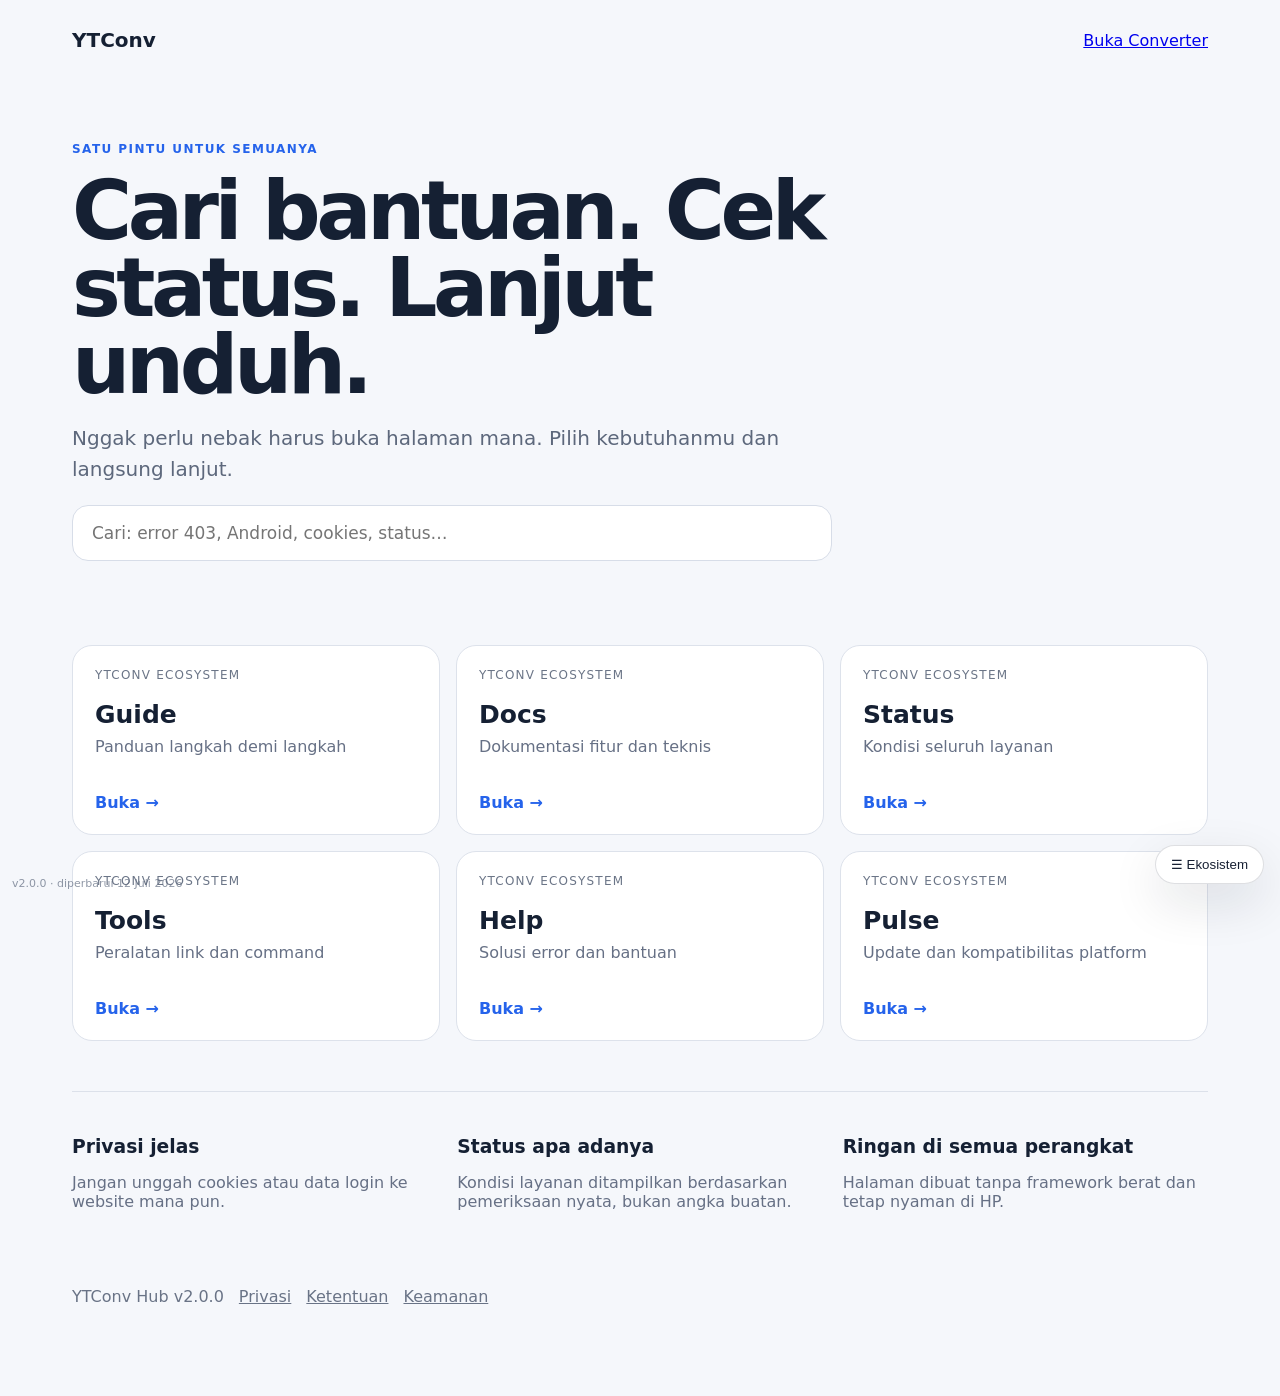
==== index.html @ 2fcd4c2c "Add files via upload" ====
<!doctype html><html lang="id"><head><meta charset="utf-8"><meta name="viewport" content="width=device-width,initial-scale=1"><meta name="description" content="Pusat semua layanan YTConv: converter, panduan, dokumentasi, status, tools, bantuan, dan update."><meta property="og:title" content="YTConv Hub"><meta property="og:description" content="Semua layanan YTConv dalam satu tempat."><title>YTConv Hub — Semua layanan dalam satu tempat</title><link rel="stylesheet" href="/style.css"><link rel="stylesheet" href="/shared.css"><script type="application/ld+json">{"@context":"https://schema.org","@type":"WebSite","name":"YTConv Hub"}</script></head><body><main id="main-content" class="hub"><nav class="hub-nav"><div class="brand">YTConv</div><a href="https://ytconv.onrender.com/">Buka Converter</a></nav><section class="hero"><div class="eyebrow">Satu pintu untuk semuanya</div><h1>Cari bantuan. Cek status. Lanjut unduh.</h1><p>Nggak perlu nebak harus buka halaman mana. Pilih kebutuhanmu dan langsung lanjut.</p><input id="hub-search" class="hub-search" type="search" placeholder="Cari: error 403, Android, cookies, status…"></section><section class="grid" id="hub-grid"><a class="card" href="https://ytconvguide.vercel.app/"><span>YTConv ecosystem</span><h2>Guide</h2><p>Panduan langkah demi langkah</p><b>Buka →</b></a><a class="card" href="https://ytconvdocs.vercel.app/"><span>YTConv ecosystem</span><h2>Docs</h2><p>Dokumentasi fitur dan teknis</p><b>Buka →</b></a><a class="card" href="https://ytconvstatus.vercel.app/"><span>YTConv ecosystem</span><h2>Status</h2><p>Kondisi seluruh layanan</p><b>Buka →</b></a><a class="card" href="https://ytconvtools.vercel.app/"><span>YTConv ecosystem</span><h2>Tools</h2><p>Peralatan link dan command</p><b>Buka →</b></a><a class="card" href="https://ytconvhelp.vercel.app/"><span>YTConv ecosystem</span><h2>Help</h2><p>Solusi error dan bantuan</p><b>Buka →</b></a><a class="card" href="#"><span>YTConv ecosystem</span><h2>Pulse</h2><p>Update dan kompatibilitas platform</p><b>Buka →</b></a></section><section class="trust"><div><h3>Privasi jelas</h3><p>Jangan unggah cookies atau data login ke website mana pun.</p></div><div><h3>Status apa adanya</h3><p>Kondisi layanan ditampilkan berdasarkan pemeriksaan nyata, bukan angka buatan.</p></div><div><h3>Ringan di semua perangkat</h3><p>Halaman dibuat tanpa framework berat dan tetap nyaman di HP.</p></div></section><footer class="footer"><span>YTConv Hub v2.0.0</span><a href="/privacy.html">Privasi</a><a href="/terms.html">Ketentuan</a><a href="/security.html">Keamanan</a></footer></main><script>const s=document.getElementById('hub-search');s.addEventListener('input',()=>{const q=s.value.toLowerCase();document.querySelectorAll('.card').forEach(c=>c.hidden=!c.textContent.toLowerCase().includes(q))})</script><script src="/shared.js" defer></script></body></html>
---- style.css ----
*{box-sizing:border-box}body{margin:0;background:#f5f7fb;color:#152033;font-family:Inter,ui-sans-serif,system-ui,sans-serif}.hub{max-width:1180px;margin:auto;padding:28px 22px 90px}.hub-nav{display:flex;justify-content:space-between;align-items:center}.brand{font-weight:900;font-size:20px}.hero{padding:90px 0 56px;max-width:760px}.eyebrow{font-weight:800;color:#2563eb;text-transform:uppercase;letter-spacing:.12em;font-size:12px}.hero h1{font-size:clamp(42px,8vw,82px);line-height:.94;letter-spacing:-.055em;margin:16px 0}.hero p{font-size:20px;line-height:1.55;color:#5d687c}.hub-search{width:100%;border:1px solid #d7dde8;border-radius:16px;padding:17px 19px;font:inherit;font-size:17px;background:#fff}.grid{display:grid;grid-template-columns:repeat(3,1fr);gap:16px;margin-top:28px}.card{display:flex;min-height:190px;flex-direction:column;text-decoration:none;color:inherit;background:#fff;border:1px solid #dde2eb;border-radius:20px;padding:22px;transition:.18s}.card:hover{transform:translateY(-3px);box-shadow:0 20px 45px rgba(25,38,66,.1)}.card span{font-size:12px;text-transform:uppercase;letter-spacing:.1em;color:#6b7587}.card h2{font-size:25px;margin:18px 0 8px}.card p{color:#667085;margin:0}.card b{margin-top:auto;padding-top:20px;color:#2563eb}.trust{margin-top:50px;border-top:1px solid #dce1ea;padding-top:25px;display:grid;grid-template-columns:repeat(3,1fr);gap:20px}.trust h3{margin-bottom:5px}.trust p{color:#667085}.footer{margin-top:60px;color:#697386;display:flex;gap:15px;flex-wrap:wrap}.footer a{color:inherit}@media(max-width:800px){.grid{grid-template-columns:1fr 1fr}.hero{padding-top:65px}}@media(max-width:550px){.grid,.trust{grid-template-columns:1fr}.hero h1{font-size:49px}.hero p{font-size:17px}.hub{padding-inline:16px}}
---- shared.css ----
:root{--yc-accent:#2563eb;--yc-bg:#fff;--yc-fg:#172033;--yc-muted:#657084;--yc-border:rgba(23,32,51,.14);--yc-card:#fff;--yc-shadow:0 18px 50px rgba(15,23,42,.12)}
.yc-skip{position:fixed;left:12px;top:-80px;z-index:10000;background:#111827;color:#fff;padding:10px 14px;border-radius:10px;text-decoration:none}.yc-skip:focus{top:12px}
.yc-ecosystem{position:fixed;right:16px;bottom:16px;z-index:8500;display:flex;gap:8px;align-items:center;font:600 14px/1.2 system-ui,sans-serif}.yc-launch{border:1px solid var(--yc-border);background:var(--yc-card);color:var(--yc-fg);box-shadow:var(--yc-shadow);border-radius:999px;padding:11px 15px;cursor:pointer}.yc-launch:hover{transform:translateY(-1px)}
.yc-panel{position:fixed;right:16px;bottom:70px;width:min(390px,calc(100vw - 24px));max-height:min(650px,calc(100vh - 100px));overflow:auto;z-index:8600;background:var(--yc-card);color:var(--yc-fg);border:1px solid var(--yc-border);box-shadow:var(--yc-shadow);border-radius:20px;padding:16px;font:400 15px/1.45 system-ui,sans-serif}.yc-panel[hidden]{display:none}.yc-panel-head{display:flex;align-items:center;justify-content:space-between;gap:12px;margin-bottom:12px}.yc-panel h2{font-size:18px;margin:0}.yc-close{width:36px;height:36px;border:1px solid var(--yc-border);border-radius:10px;background:transparent;color:inherit;cursor:pointer}.yc-search{width:100%;box-sizing:border-box;border:1px solid var(--yc-border);border-radius:12px;padding:12px 14px;background:transparent;color:inherit;font:inherit;outline:none}.yc-search:focus{border-color:var(--yc-accent);box-shadow:0 0 0 3px rgba(37,99,235,.14)}.yc-results,.yc-links{display:grid;gap:8px;margin-top:12px}.yc-item{display:block;text-decoration:none;color:inherit;border:1px solid var(--yc-border);border-radius:13px;padding:11px 12px;background:rgba(127,127,127,.035)}.yc-item:hover{border-color:var(--yc-accent)}.yc-item strong{display:block}.yc-item small{display:block;color:var(--yc-muted);margin-top:2px}.yc-tools{display:flex;gap:8px;flex-wrap:wrap;margin-top:12px}.yc-tools button,.yc-tools a{border:1px solid var(--yc-border);background:transparent;color:inherit;padding:9px 11px;border-radius:10px;text-decoration:none;cursor:pointer;font:inherit}.yc-feedback{border-top:1px solid var(--yc-border);padding-top:14px;margin-top:14px}.yc-feedback p{margin:0 0 9px;font-weight:700}.yc-feedback-actions{display:flex;gap:8px}.yc-feedback button{border:1px solid var(--yc-border);background:transparent;color:inherit;border-radius:10px;padding:9px 12px;cursor:pointer}.yc-feedback button:hover{border-color:var(--yc-accent)}.yc-feedback-note{font-size:13px;color:var(--yc-muted);margin-top:8px}.yc-version{position:fixed;left:12px;bottom:10px;z-index:100;color:var(--yc-muted);font:500 11px system-ui,sans-serif;opacity:.72;pointer-events:none}
.yc-legal-shell{max-width:820px;margin:0 auto;padding:42px 22px 80px;font:400 17px/1.7 system-ui,sans-serif;color:#172033}.yc-legal-shell a{color:#1d4ed8}.yc-legal-shell h1{font-size:clamp(30px,5vw,52px);line-height:1.05}.yc-legal-shell h2{margin-top:34px}.yc-legal-nav{display:flex;gap:10px;flex-wrap:wrap}.yc-legal-nav a{border:1px solid #d5dae3;padding:8px 11px;border-radius:9px;text-decoration:none}
@media(max-width:620px){.yc-ecosystem{right:10px;bottom:10px}.yc-launch{padding:11px 13px}.yc-panel{right:10px;bottom:64px;width:calc(100vw - 20px);border-radius:16px}.yc-version{display:none}}
@media(prefers-reduced-motion:reduce){*,*::before,*::after{scroll-behavior:auto!important;animation-duration:.01ms!important;animation-iteration-count:1!important;transition-duration:.01ms!important}}
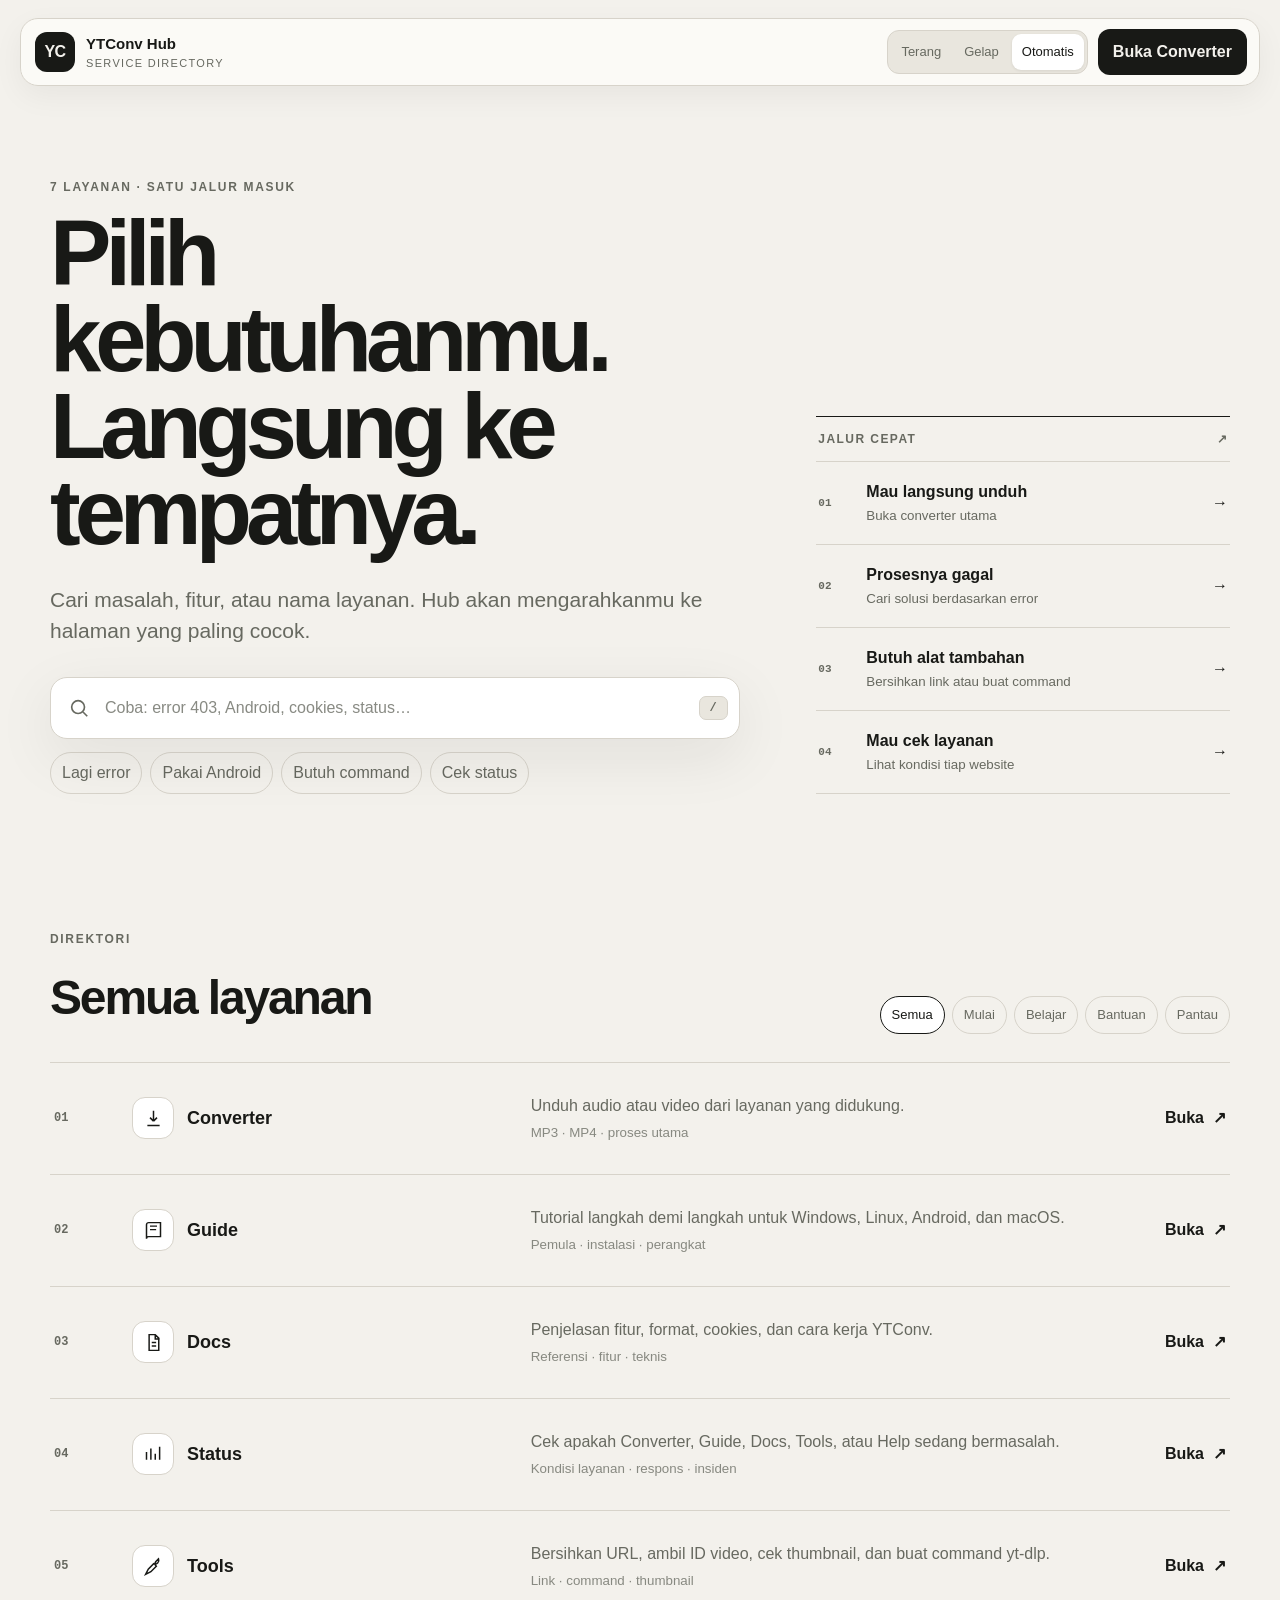
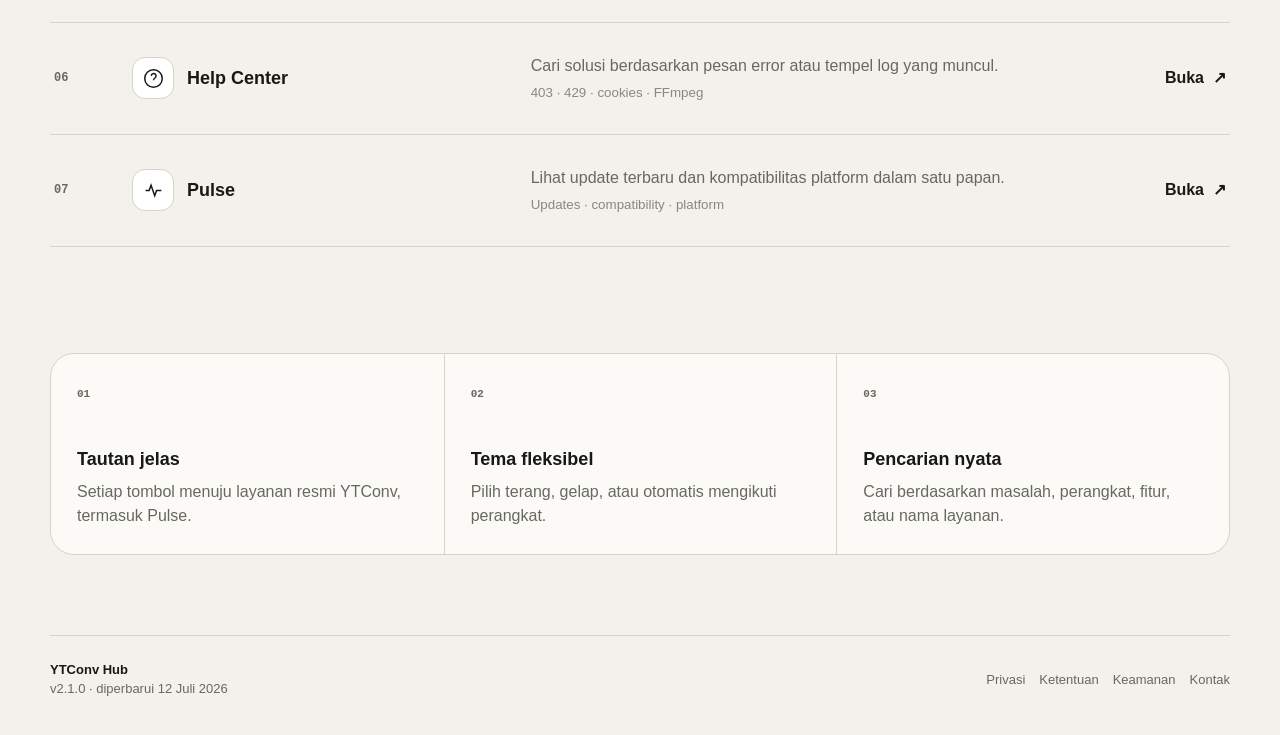
==== commit b049c188: "Add files via upload" ====
--- a/index.html
+++ b/index.html
@@ -1 +1,143 @@
-<!doctype html><html lang="id"><head><meta charset="utf-8"><meta name="viewport" content="width=device-width,initial-scale=1"><meta name="description" content="Pusat semua layanan YTConv: converter, panduan, dokumentasi, status, tools, bantuan, dan update."><meta property="og:title" content="YTConv Hub"><meta property="og:description" content="Semua layanan YTConv dalam satu tempat."><title>YTConv Hub — Semua layanan dalam satu tempat</title><link rel="stylesheet" href="/style.css"><link rel="stylesheet" href="/shared.css"><script type="application/ld+json">{"@context":"https://schema.org","@type":"WebSite","name":"YTConv Hub"}</script></head><body><main id="main-content" class="hub"><nav class="hub-nav"><div class="brand">YTConv</div><a href="https://ytconv.onrender.com/">Buka Converter</a></nav><section class="hero"><div class="eyebrow">Satu pintu untuk semuanya</div><h1>Cari bantuan. Cek status. Lanjut unduh.</h1><p>Nggak perlu nebak harus buka halaman mana. Pilih kebutuhanmu dan langsung lanjut.</p><input id="hub-search" class="hub-search" type="search" placeholder="Cari: error 403, Android, cookies, status…"></section><section class="grid" id="hub-grid"><a class="card" href="https://ytconvguide.vercel.app/"><span>YTConv ecosystem</span><h2>Guide</h2><p>Panduan langkah demi langkah</p><b>Buka →</b></a><a class="card" href="https://ytconvdocs.vercel.app/"><span>YTConv ecosystem</span><h2>Docs</h2><p>Dokumentasi fitur dan teknis</p><b>Buka →</b></a><a class="card" href="https://ytconvstatus.vercel.app/"><span>YTConv ecosystem</span><h2>Status</h2><p>Kondisi seluruh layanan</p><b>Buka →</b></a><a class="card" href="https://ytconvtools.vercel.app/"><span>YTConv ecosystem</span><h2>Tools</h2><p>Peralatan link dan command</p><b>Buka →</b></a><a class="card" href="https://ytconvhelp.vercel.app/"><span>YTConv ecosystem</span><h2>Help</h2><p>Solusi error dan bantuan</p><b>Buka →</b></a><a class="card" href="#"><span>YTConv ecosystem</span><h2>Pulse</h2><p>Update dan kompatibilitas platform</p><b>Buka →</b></a></section><section class="trust"><div><h3>Privasi jelas</h3><p>Jangan unggah cookies atau data login ke website mana pun.</p></div><div><h3>Status apa adanya</h3><p>Kondisi layanan ditampilkan berdasarkan pemeriksaan nyata, bukan angka buatan.</p></div><div><h3>Ringan di semua perangkat</h3><p>Halaman dibuat tanpa framework berat dan tetap nyaman di HP.</p></div></section><footer class="footer"><span>YTConv Hub v2.0.0</span><a href="/privacy.html">Privasi</a><a href="/terms.html">Ketentuan</a><a href="/security.html">Keamanan</a></footer></main><script>const s=document.getElementById('hub-search');s.addEventListener('input',()=>{const q=s.value.toLowerCase();document.querySelectorAll('.card').forEach(c=>c.hidden=!c.textContent.toLowerCase().includes(q))})</script><script src="/shared.js" defer></script></body></html>+<!doctype html>
+<html lang="id" data-theme="auto">
+<head>
+  <meta charset="utf-8">
+  <meta name="viewport" content="width=device-width, initial-scale=1">
+  <meta name="description" content="Pusat layanan YTConv: converter, panduan, dokumentasi, status, tools, bantuan, serta update kompatibilitas.">
+  <meta name="theme-color" content="#f3f1ec" media="(prefers-color-scheme: light)">
+  <meta name="theme-color" content="#111210" media="(prefers-color-scheme: dark)">
+  <meta property="og:title" content="YTConv Hub">
+  <meta property="og:description" content="Temukan layanan YTConv yang kamu butuhkan tanpa muter-muter.">
+  <link rel="canonical" href="https://ytconvhub.vercel.app/">
+  <title>YTConv Hub — Pilih jalur, langsung lanjut</title>
+  <link rel="stylesheet" href="/style.css">
+  <script type="application/ld+json">{"@context":"https://schema.org","@type":"WebSite","name":"YTConv Hub","url":"https://ytconvhub.vercel.app/"}</script>
+</head>
+<body>
+  <a class="skip-link" href="#main-content">Lewati ke isi utama</a>
+
+  <header class="topbar">
+    <a class="identity" href="/" aria-label="Beranda YTConv Hub">
+      <span class="identity-mark" aria-hidden="true">YC</span>
+      <span>
+        <strong>YTConv Hub</strong>
+        <small>Service directory</small>
+      </span>
+    </a>
+
+    <div class="topbar-actions">
+      <div class="theme-switcher" role="group" aria-label="Pilih tema">
+        <button type="button" data-theme-choice="light" aria-pressed="false" title="Tema terang">Terang</button>
+        <button type="button" data-theme-choice="dark" aria-pressed="false" title="Tema gelap">Gelap</button>
+        <button type="button" data-theme-choice="auto" aria-pressed="true" title="Ikuti pengaturan perangkat">Otomatis</button>
+      </div>
+      <a class="converter-button" href="https://ytconv.onrender.com/">Buka Converter</a>
+    </div>
+  </header>
+
+  <main id="main-content" class="shell">
+    <section class="intro" aria-labelledby="hub-title">
+      <div class="intro-copy">
+        <p class="kicker">7 layanan · satu jalur masuk</p>
+        <h1 id="hub-title">Pilih kebutuhanmu.<br>Langsung ke tempatnya.</h1>
+        <p class="intro-text">Cari masalah, fitur, atau nama layanan. Hub akan mengarahkanmu ke halaman yang paling cocok.</p>
+
+        <div class="search-wrap" id="search-wrap">
+          <label class="search-box" for="hub-search">
+            <svg viewBox="0 0 24 24" aria-hidden="true"><path d="m21 21-4.35-4.35m1.35-5.65a7 7 0 1 1-14 0 7 7 0 0 1 14 0Z"/></svg>
+            <input id="hub-search" type="search" placeholder="Coba: error 403, Android, cookies, status…" autocomplete="off" aria-controls="search-results" aria-expanded="false">
+            <kbd>/</kbd>
+          </label>
+          <div id="search-results" class="search-results" hidden role="listbox" aria-label="Hasil pencarian"></div>
+        </div>
+
+        <div class="quick-queries" aria-label="Pencarian cepat">
+          <button type="button" data-query="error">Lagi error</button>
+          <button type="button" data-query="Android">Pakai Android</button>
+          <button type="button" data-query="command">Butuh command</button>
+          <button type="button" data-query="status">Cek status</button>
+        </div>
+      </div>
+
+      <aside class="route-board" aria-label="Jalur cepat">
+        <div class="route-board-head">
+          <span>Jalur cepat</span>
+          <span aria-hidden="true">↗</span>
+        </div>
+        <a href="https://ytconv.onrender.com/">
+          <span class="route-index">01</span>
+          <span><strong>Mau langsung unduh</strong><small>Buka converter utama</small></span>
+          <span aria-hidden="true">→</span>
+        </a>
+        <a href="https://ytconvhelp.vercel.app/">
+          <span class="route-index">02</span>
+          <span><strong>Prosesnya gagal</strong><small>Cari solusi berdasarkan error</small></span>
+          <span aria-hidden="true">→</span>
+        </a>
+        <a href="https://ytconvtools.vercel.app/">
+          <span class="route-index">03</span>
+          <span><strong>Butuh alat tambahan</strong><small>Bersihkan link atau buat command</small></span>
+          <span aria-hidden="true">→</span>
+        </a>
+        <a href="https://ytconvstatus.vercel.app/">
+          <span class="route-index">04</span>
+          <span><strong>Mau cek layanan</strong><small>Lihat kondisi tiap website</small></span>
+          <span aria-hidden="true">→</span>
+        </a>
+      </aside>
+    </section>
+
+    <section class="directory" aria-labelledby="directory-title">
+      <div class="section-head">
+        <div>
+          <p class="section-label">Direktori</p>
+          <h2 id="directory-title">Semua layanan</h2>
+        </div>
+        <div class="filters" role="group" aria-label="Filter layanan">
+          <button type="button" class="is-active" data-filter="all" aria-pressed="true">Semua</button>
+          <button type="button" data-filter="start" aria-pressed="false">Mulai</button>
+          <button type="button" data-filter="learn" aria-pressed="false">Belajar</button>
+          <button type="button" data-filter="support" aria-pressed="false">Bantuan</button>
+          <button type="button" data-filter="monitor" aria-pressed="false">Pantau</button>
+        </div>
+      </div>
+
+      <div id="service-list" class="service-list" aria-live="polite"></div>
+      <p id="empty-state" class="empty-state" hidden>Nggak ada layanan yang cocok. Coba kata yang lebih pendek.</p>
+    </section>
+
+    <section class="info-strip" aria-label="Informasi YTConv">
+      <article>
+        <span>01</span>
+        <h3>Tautan jelas</h3>
+        <p>Setiap tombol menuju layanan resmi YTConv, termasuk Pulse.</p>
+      </article>
+      <article>
+        <span>02</span>
+        <h3>Tema fleksibel</h3>
+        <p>Pilih terang, gelap, atau otomatis mengikuti perangkat.</p>
+      </article>
+      <article>
+        <span>03</span>
+        <h3>Pencarian nyata</h3>
+        <p>Cari berdasarkan masalah, perangkat, fitur, atau nama layanan.</p>
+      </article>
+    </section>
+  </main>
+
+  <footer class="footer">
+    <div>
+      <strong>YTConv Hub</strong>
+      <span>v2.1.0 · diperbarui 12 Juli 2026</span>
+    </div>
+    <nav aria-label="Tautan legal">
+      <a href="/privacy.html">Privasi</a>
+      <a href="/terms.html">Ketentuan</a>
+      <a href="/security.html">Keamanan</a>
+      <a href="/contact.html">Kontak</a>
+    </nav>
+  </footer>
+
+  <script src="/script.js" defer></script>
+</body>
+</html>
--- a/style.css
+++ b/style.css
@@ -1 +1,413 @@
-*{box-sizing:border-box}body{margin:0;background:#f5f7fb;color:#152033;font-family:Inter,ui-sans-serif,system-ui,sans-serif}.hub{max-width:1180px;margin:auto;padding:28px 22px 90px}.hub-nav{display:flex;justify-content:space-between;align-items:center}.brand{font-weight:900;font-size:20px}.hero{padding:90px 0 56px;max-width:760px}.eyebrow{font-weight:800;color:#2563eb;text-transform:uppercase;letter-spacing:.12em;font-size:12px}.hero h1{font-size:clamp(42px,8vw,82px);line-height:.94;letter-spacing:-.055em;margin:16px 0}.hero p{font-size:20px;line-height:1.55;color:#5d687c}.hub-search{width:100%;border:1px solid #d7dde8;border-radius:16px;padding:17px 19px;font:inherit;font-size:17px;background:#fff}.grid{display:grid;grid-template-columns:repeat(3,1fr);gap:16px;margin-top:28px}.card{display:flex;min-height:190px;flex-direction:column;text-decoration:none;color:inherit;background:#fff;border:1px solid #dde2eb;border-radius:20px;padding:22px;transition:.18s}.card:hover{transform:translateY(-3px);box-shadow:0 20px 45px rgba(25,38,66,.1)}.card span{font-size:12px;text-transform:uppercase;letter-spacing:.1em;color:#6b7587}.card h2{font-size:25px;margin:18px 0 8px}.card p{color:#667085;margin:0}.card b{margin-top:auto;padding-top:20px;color:#2563eb}.trust{margin-top:50px;border-top:1px solid #dce1ea;padding-top:25px;display:grid;grid-template-columns:repeat(3,1fr);gap:20px}.trust h3{margin-bottom:5px}.trust p{color:#667085}.footer{margin-top:60px;color:#697386;display:flex;gap:15px;flex-wrap:wrap}.footer a{color:inherit}@media(max-width:800px){.grid{grid-template-columns:1fr 1fr}.hero{padding-top:65px}}@media(max-width:550px){.grid,.trust{grid-template-columns:1fr}.hero h1{font-size:49px}.hero p{font-size:17px}.hub{padding-inline:16px}}+:root {
+  color-scheme: light;
+  --bg: #f3f1ec;
+  --surface: #fbfaf7;
+  --surface-strong: #ffffff;
+  --surface-muted: #e9e6de;
+  --text: #181916;
+  --muted: #676960;
+  --border: #d7d3ca;
+  --accent: #1f5eff;
+  --accent-contrast: #ffffff;
+  --focus: rgba(31, 94, 255, .22);
+  --shadow: 0 18px 60px rgba(31, 30, 26, .08);
+  --radius-lg: 24px;
+  --radius-md: 16px;
+  --radius-sm: 11px;
+}
+
+html[data-resolved-theme="dark"] {
+  color-scheme: dark;
+  --bg: #111210;
+  --surface: #171815;
+  --surface-strong: #1e201c;
+  --surface-muted: #292b26;
+  --text: #f1f2ed;
+  --muted: #a8aba1;
+  --border: #353830;
+  --accent: #8eacff;
+  --accent-contrast: #10130d;
+  --focus: rgba(142, 172, 255, .25);
+  --shadow: 0 22px 70px rgba(0, 0, 0, .34);
+}
+
+* { box-sizing: border-box; }
+html { scroll-behavior: smooth; }
+body {
+  margin: 0;
+  min-width: 320px;
+  background: var(--bg);
+  color: var(--text);
+  font-family: ui-sans-serif, -apple-system, BlinkMacSystemFont, "Segoe UI", Roboto, Helvetica, Arial, sans-serif;
+  font-size: 16px;
+  line-height: 1.5;
+  transition: background-color .18s ease, color .18s ease;
+}
+button, input { font: inherit; }
+a { color: inherit; }
+button, a { -webkit-tap-highlight-color: transparent; }
+:focus-visible { outline: 3px solid var(--focus); outline-offset: 3px; }
+
+.skip-link {
+  position: fixed;
+  left: 16px;
+  top: -80px;
+  z-index: 999;
+  background: var(--text);
+  color: var(--bg);
+  padding: 10px 14px;
+  border-radius: 10px;
+  text-decoration: none;
+}
+.skip-link:focus { top: 16px; }
+
+.topbar {
+  width: min(1240px, calc(100% - 36px));
+  margin: 18px auto 0;
+  min-height: 66px;
+  display: flex;
+  align-items: center;
+  justify-content: space-between;
+  gap: 18px;
+  border: 1px solid var(--border);
+  background: color-mix(in srgb, var(--surface) 94%, transparent);
+  border-radius: 18px;
+  padding: 10px 12px 10px 14px;
+  position: sticky;
+  top: 12px;
+  z-index: 50;
+  box-shadow: 0 10px 30px rgba(20, 20, 18, .05);
+  backdrop-filter: blur(14px);
+}
+.identity {
+  display: inline-flex;
+  align-items: center;
+  gap: 11px;
+  min-width: 0;
+  text-decoration: none;
+}
+.identity-mark {
+  display: grid;
+  place-items: center;
+  width: 40px;
+  height: 40px;
+  flex: 0 0 40px;
+  border-radius: 12px;
+  background: var(--text);
+  color: var(--bg);
+  font-weight: 800;
+  letter-spacing: -.04em;
+}
+.identity strong, .identity small { display: block; }
+.identity strong { font-size: 15px; }
+.identity small { color: var(--muted); font-size: 11px; text-transform: uppercase; letter-spacing: .12em; }
+.topbar-actions { display: flex; align-items: center; gap: 10px; }
+.theme-switcher {
+  display: flex;
+  gap: 3px;
+  padding: 3px;
+  border: 1px solid var(--border);
+  border-radius: 12px;
+  background: var(--surface-muted);
+}
+.theme-switcher button {
+  border: 0;
+  background: transparent;
+  color: var(--muted);
+  padding: 8px 10px;
+  border-radius: 9px;
+  font-size: 13px;
+  cursor: pointer;
+}
+.theme-switcher button[aria-pressed="true"] {
+  background: var(--surface-strong);
+  color: var(--text);
+  box-shadow: 0 1px 3px rgba(0, 0, 0, .08);
+}
+.converter-button {
+  text-decoration: none;
+  background: var(--text);
+  color: var(--bg);
+  font-weight: 700;
+  padding: 11px 15px;
+  border-radius: 12px;
+  white-space: nowrap;
+}
+
+.shell { width: min(1180px, calc(100% - 36px)); margin: 0 auto; }
+.intro {
+  display: grid;
+  grid-template-columns: minmax(0, 1.25fr) minmax(320px, .75fr);
+  gap: clamp(28px, 6vw, 82px);
+  align-items: end;
+  min-height: 620px;
+  padding: 92px 0 70px;
+}
+.kicker, .section-label {
+  margin: 0 0 14px;
+  color: var(--muted);
+  font-size: 12px;
+  font-weight: 800;
+  letter-spacing: .14em;
+  text-transform: uppercase;
+}
+.intro h1 {
+  max-width: 780px;
+  margin: 0;
+  font-size: clamp(48px, 7.2vw, 92px);
+  line-height: .94;
+  letter-spacing: -.065em;
+  font-weight: 760;
+}
+.intro-text {
+  max-width: 680px;
+  margin: 28px 0 0;
+  color: var(--muted);
+  font-size: clamp(17px, 2vw, 21px);
+}
+.search-wrap { position: relative; max-width: 720px; margin-top: 30px; }
+.search-box {
+  min-height: 62px;
+  display: flex;
+  align-items: center;
+  gap: 13px;
+  border: 1px solid var(--border);
+  border-radius: 17px;
+  background: var(--surface-strong);
+  padding: 8px 11px 8px 17px;
+  box-shadow: var(--shadow);
+}
+.search-box:focus-within { border-color: var(--accent); box-shadow: 0 0 0 4px var(--focus), var(--shadow); }
+.search-box svg { width: 22px; height: 22px; fill: none; stroke: currentColor; stroke-width: 1.8; color: var(--muted); flex: 0 0 auto; }
+.search-box input {
+  width: 100%;
+  min-width: 0;
+  border: 0;
+  outline: 0;
+  background: transparent;
+  color: var(--text);
+  font-size: 16px;
+}
+.search-box input::placeholder { color: color-mix(in srgb, var(--muted) 78%, transparent); }
+kbd {
+  border: 1px solid var(--border);
+  background: var(--surface-muted);
+  color: var(--muted);
+  border-radius: 7px;
+  min-width: 29px;
+  padding: 4px 7px;
+  text-align: center;
+  font: 700 12px/1.2 ui-monospace, SFMono-Regular, Menlo, monospace;
+}
+.search-results {
+  position: absolute;
+  left: 0;
+  right: 0;
+  top: calc(100% + 9px);
+  z-index: 40;
+  max-height: 390px;
+  overflow: auto;
+  border: 1px solid var(--border);
+  border-radius: 16px;
+  background: var(--surface-strong);
+  padding: 7px;
+  box-shadow: var(--shadow);
+}
+.search-result {
+  display: grid;
+  grid-template-columns: 38px minmax(0, 1fr) auto;
+  gap: 11px;
+  align-items: center;
+  padding: 10px;
+  border-radius: 11px;
+  text-decoration: none;
+}
+.search-result:hover, .search-result.is-selected { background: var(--surface-muted); }
+.result-code {
+  width: 36px;
+  height: 36px;
+  display: grid;
+  place-items: center;
+  border: 1px solid var(--border);
+  border-radius: 10px;
+  color: var(--muted);
+  font-size: 11px;
+  font-weight: 800;
+}
+.search-result strong, .search-result small { display: block; }
+.search-result small { color: var(--muted); margin-top: 2px; }
+.search-result > span:last-child { color: var(--muted); }
+.search-empty { padding: 18px; color: var(--muted); }
+.quick-queries { display: flex; flex-wrap: wrap; gap: 8px; margin-top: 13px; }
+.quick-queries button, .filters button {
+  border: 1px solid var(--border);
+  background: transparent;
+  color: var(--muted);
+  border-radius: 999px;
+  padding: 8px 11px;
+  cursor: pointer;
+}
+.quick-queries button:hover, .filters button:hover, .filters button.is-active {
+  color: var(--text);
+  background: var(--surface-strong);
+}
+
+.route-board {
+  border-top: 1px solid var(--text);
+  border-bottom: 1px solid var(--border);
+}
+.route-board-head {
+  display: flex;
+  align-items: center;
+  justify-content: space-between;
+  padding: 13px 2px;
+  color: var(--muted);
+  font-size: 12px;
+  font-weight: 800;
+  letter-spacing: .12em;
+  text-transform: uppercase;
+}
+.route-board a {
+  display: grid;
+  grid-template-columns: 36px minmax(0, 1fr) auto;
+  gap: 12px;
+  align-items: center;
+  padding: 18px 2px;
+  border-top: 1px solid var(--border);
+  text-decoration: none;
+}
+.route-board a:hover strong { color: var(--accent); }
+.route-board strong, .route-board small { display: block; }
+.route-board small { color: var(--muted); margin-top: 2px; }
+.route-index { color: var(--muted); font: 700 11px ui-monospace, SFMono-Regular, Menlo, monospace; }
+
+.directory { padding: 66px 0 20px; }
+.section-head { display: flex; align-items: end; justify-content: space-between; gap: 24px; }
+.section-head h2 { margin: 0; font-size: clamp(30px, 4vw, 48px); letter-spacing: -.045em; }
+.filters { display: flex; flex-wrap: wrap; justify-content: flex-end; gap: 7px; }
+.filters button { font-size: 13px; }
+.filters button.is-active { border-color: var(--text); }
+.service-list { margin-top: 28px; border-top: 1px solid var(--border); }
+.service-card {
+  display: grid;
+  grid-template-columns: 56px minmax(180px, .8fr) minmax(260px, 1.3fr) auto;
+  gap: 22px;
+  align-items: center;
+  min-height: 112px;
+  border-bottom: 1px solid var(--border);
+  text-decoration: none;
+  padding: 14px 4px;
+}
+.service-card:hover { background: color-mix(in srgb, var(--surface-strong) 55%, transparent); }
+.service-number {
+  color: var(--muted);
+  font: 700 12px ui-monospace, SFMono-Regular, Menlo, monospace;
+}
+.service-title { display: flex; align-items: center; gap: 13px; min-width: 0; }
+.service-icon {
+  width: 42px;
+  height: 42px;
+  flex: 0 0 42px;
+  display: grid;
+  place-items: center;
+  border-radius: 13px;
+  border: 1px solid var(--border);
+  background: var(--surface-strong);
+}
+.service-icon svg { width: 21px; height: 21px; fill: none; stroke: currentColor; stroke-width: 1.7; }
+.service-title strong { font-size: 18px; }
+.service-description { color: var(--muted); }
+.service-description small { display: block; margin-top: 5px; color: color-mix(in srgb, var(--muted) 77%, transparent); }
+.service-open {
+  display: inline-flex;
+  align-items: center;
+  gap: 9px;
+  font-weight: 750;
+  white-space: nowrap;
+}
+.service-card:hover .service-open { color: var(--accent); }
+.empty-state { margin: 30px 0; color: var(--muted); }
+
+.info-strip {
+  margin: 86px 0 0;
+  display: grid;
+  grid-template-columns: repeat(3, 1fr);
+  border: 1px solid var(--border);
+  border-radius: var(--radius-lg);
+  overflow: hidden;
+  background: var(--surface);
+}
+.info-strip article { padding: 26px; min-height: 190px; }
+.info-strip article + article { border-left: 1px solid var(--border); }
+.info-strip span { color: var(--muted); font: 700 11px ui-monospace, SFMono-Regular, Menlo, monospace; }
+.info-strip h3 { margin: 42px 0 7px; font-size: 18px; }
+.info-strip p { margin: 0; color: var(--muted); }
+
+.footer {
+  width: min(1180px, calc(100% - 36px));
+  margin: 80px auto 0;
+  border-top: 1px solid var(--border);
+  padding: 24px 0 36px;
+  display: flex;
+  justify-content: space-between;
+  align-items: center;
+  gap: 18px;
+  color: var(--muted);
+  font-size: 13px;
+}
+.footer strong, .footer span { display: block; }
+.footer strong { color: var(--text); }
+.footer nav { display: flex; flex-wrap: wrap; gap: 14px; }
+.footer a { text-decoration: none; }
+.footer a:hover { color: var(--text); }
+
+@media (max-width: 940px) {
+  .intro { grid-template-columns: 1fr; min-height: 0; padding-top: 72px; }
+  .route-board { max-width: 720px; }
+  .service-card { grid-template-columns: 42px minmax(190px, .9fr) minmax(220px, 1.2fr) auto; gap: 15px; }
+}
+
+@media (max-width: 720px) {
+  .topbar { width: calc(100% - 20px); margin-top: 10px; top: 8px; }
+  .identity small { display: none; }
+  .theme-switcher button { width: 38px; height: 36px; overflow: hidden; padding: 0; font-size: 0; }
+  .theme-switcher button::before { font-size: 14px; }
+  .theme-switcher button[data-theme-choice="light"]::before { content: "☀"; }
+  .theme-switcher button[data-theme-choice="dark"]::before { content: "☾"; }
+  .theme-switcher button[data-theme-choice="auto"]::before { content: "A"; font-weight: 800; }
+  .converter-button { padding: 10px 12px; font-size: 13px; }
+  .shell, .footer { width: calc(100% - 28px); }
+  .intro { padding: 60px 0 54px; }
+  .intro h1 { font-size: clamp(45px, 14vw, 68px); }
+  .section-head { align-items: flex-start; flex-direction: column; }
+  .filters { justify-content: flex-start; }
+  .service-card { grid-template-columns: 36px minmax(0, 1fr) auto; padding: 18px 2px; }
+  .service-description { grid-column: 2 / 4; margin-top: -9px; }
+  .info-strip { grid-template-columns: 1fr; }
+  .info-strip article + article { border-left: 0; border-top: 1px solid var(--border); }
+  .info-strip article { min-height: 160px; }
+  .info-strip h3 { margin-top: 28px; }
+  .footer { align-items: flex-start; flex-direction: column; }
+}
+
+@media (max-width: 470px) {
+  .topbar-actions { gap: 6px; }
+  .theme-switcher { gap: 1px; }
+  .theme-switcher button { width: 31px; }
+  .converter-button { max-width: 112px; white-space: normal; line-height: 1.1; text-align: center; }
+  .intro-text { font-size: 17px; }
+  .search-box { min-height: 58px; padding-left: 14px; }
+  kbd { display: none; }
+  .quick-queries { display: grid; grid-template-columns: 1fr 1fr; }
+  .quick-queries button { text-align: left; border-radius: 11px; }
+  .route-board a { padding-block: 16px; }
+  .service-card { grid-template-columns: 30px minmax(0, 1fr) auto; }
+  .service-icon { width: 38px; height: 38px; flex-basis: 38px; }
+  .service-title { gap: 10px; }
+  .service-title strong { font-size: 17px; }
+  .service-open span { display: none; }
+}
+
+@media (prefers-reduced-motion: reduce) {
+  *, *::before, *::after { scroll-behavior: auto !important; transition-duration: .01ms !important; animation-duration: .01ms !important; }
+}
